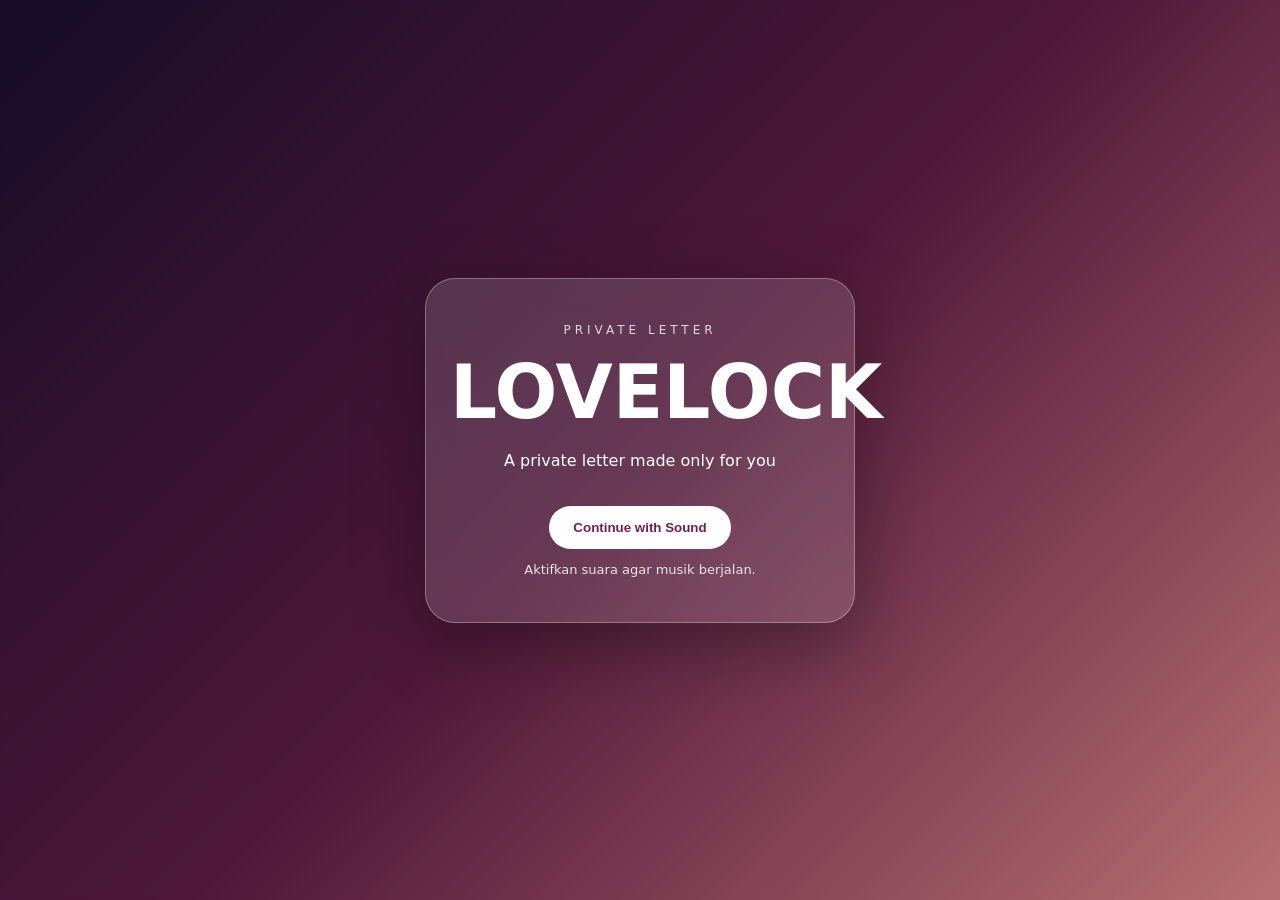
==== index.html @ 986dfd0a "Add files via upload" ====
<!DOCTYPE html>
<html lang="id">
<head>
  <meta charset="UTF-8" />
  <meta name="viewport" content="width=device-width, initial-scale=1.0" />
  <title>LoveLock Letter</title>
  <link rel="stylesheet" href="style.css" />
</head>
<body>
  <main id="app">
    <section id="startScreen" class="screen active">
      <div class="glass-card hero">
        <p class="eyebrow">private letter</p>
        <h1 id="coverTitle">LoveLock</h1>
        <p id="coverSubtitle">A little letter for you</p>
        <button id="startBtn" class="primary-btn">Continue with Sound</button>
        <p class="hint">Aktifkan suara agar musik berjalan.</p>
      </div>
    </section>

    <section id="lockScreen" class="screen">
      <div class="glass-card lock-card">
        <div class="lock-icon">🔒</div>
        <h2>Enter the Heart Code</h2>
        <p>Masukkan PIN 4 digit untuk membuka surat.</p>
        <div class="pin-row" id="pinDisplay">
          <span>0</span><span>0</span><span>0</span><span>0</span>
        </div>
        <div class="keypad">
          <button>1</button><button>2</button><button>3</button>
          <button>4</button><button>5</button><button>6</button>
          <button>7</button><button>8</button><button>9</button>
          <button id="clearPin">C</button><button>0</button><button id="enterPin">✓</button>
        </div>
        <p id="pinMessage" class="pin-message"></p>
      </div>
    </section>

    <section id="letterScreen" class="screen">
      <div class="letter-wrap">
        <article class="paper">
          <p class="eyebrow">unlocked</p>
          <h2 id="letterTitle">Dear You</h2>
          <div id="letterText" class="letter-text"></div>
          <p id="letterSign" class="sign">With love</p>
          <button id="nextBtn" class="primary-btn">Next Memories</button>
        </article>
      </div>
    </section>

    <section id="galleryScreen" class="screen">
      <div class="gallery-head">
        <p class="eyebrow">memories</p>
        <h2>Photo Collage</h2>
        <p>Tap foto untuk memperbesar.</p>
      </div>
      <div id="gallery" class="gallery"></div>
      <button id="backLetter" class="secondary-btn">Back to Letter</button>
    </section>
  </main>

  <div id="photoModal" class="modal">
    <button id="closeModal">×</button>
    <img id="modalImg" src="" alt="preview" />
  </div>

  <audio id="bgMusic" loop></audio>
  <script src="config.js"></script>
  <script src="script.js"></script>
</body>
</html>
---- style.css ----
* { box-sizing: border-box; }
body {
  margin: 0;
  min-height: 100vh;
  font-family: 'Segoe UI', system-ui, sans-serif;
  color: white;
  overflow-x: hidden;
  background: #1f1235;
}
body::before {
  content: "";
  position: fixed;
  inset: 0;
  background: var(--custom-bg, linear-gradient(135deg, #1f1235, #6d214f, #ff9a9e));
  background-size: cover;
  background-position: center;
  z-index: -2;
}
body::after {
  content: "";
  position: fixed;
  inset: 0;
  background: rgba(0,0,0,.28);
  backdrop-filter: blur(2px);
  z-index: -1;
}
.screen {
  min-height: 100vh;
  display: none;
  align-items: center;
  justify-content: center;
  padding: 24px;
  animation: fade .6s ease;
}
.screen.active { display: flex; }
@keyframes fade { from { opacity: 0; transform: translateY(15px); } to { opacity: 1; transform: translateY(0); } }
.glass-card {
  width: min(92vw, 430px);
  padding: 32px 24px;
  border: 1px solid rgba(255,255,255,.3);
  border-radius: 30px;
  background: rgba(255,255,255,.14);
  box-shadow: 0 20px 70px rgba(0,0,0,.35);
  text-align: center;
  backdrop-filter: blur(16px);
}
.eyebrow {
  text-transform: uppercase;
  letter-spacing: 4px;
  font-size: 12px;
  opacity: .8;
}
h1 { font-size: clamp(42px, 13vw, 74px); margin: 8px 0; }
h2 { margin: 8px 0 10px; font-size: 30px; }
.hint { font-size: 13px; opacity: .85; }
.primary-btn, .secondary-btn {
  border: 0;
  border-radius: 999px;
  padding: 14px 24px;
  margin-top: 20px;
  font-weight: 700;
  cursor: pointer;
  transition: .25s;
}
.primary-btn { color: #7b1b4d; background: white; }
.secondary-btn { color: white; background: rgba(255,255,255,.2); border: 1px solid rgba(255,255,255,.35); }
.primary-btn:hover, .secondary-btn:hover { transform: translateY(-3px) scale(1.03); }
.lock-icon { font-size: 56px; filter: drop-shadow(0 8px 14px rgba(0,0,0,.3)); }
.pin-row {
  display: flex;
  justify-content: center;
  gap: 10px;
  margin: 24px 0;
}
.pin-row span {
  width: 48px;
  height: 58px;
  display: grid;
  place-items: center;
  border-radius: 16px;
  background: rgba(255,255,255,.22);
  font-size: 26px;
  font-weight: 800;
}
.keypad {
  display: grid;
  grid-template-columns: repeat(3, 1fr);
  gap: 10px;
}
.keypad button {
  height: 52px;
  border: 0;
  border-radius: 16px;
  background: rgba(255,255,255,.22);
  color: white;
  font-size: 20px;
  font-weight: 800;
  cursor: pointer;
}
.pin-message { min-height: 22px; font-weight: 700; color: #ffe2ec; }
.letter-wrap { width: min(92vw, 680px); }
.paper {
  color: #51304b;
  background: #fff8fb;
  border-radius: 28px;
  padding: 34px 26px;
  box-shadow: 0 24px 90px rgba(0,0,0,.38);
  position: relative;
}
.paper::before {
  content: "💌";
  position: absolute;
  right: 24px;
  top: -24px;
  font-size: 48px;
}
.paper .eyebrow { color: #a14a78; }
.letter-text { font-size: 18px; line-height: 1.8; white-space: pre-line; }
.sign { font-family: cursive; font-size: 24px; margin-top: 30px; }
.galleryScreen { align-items: flex-start; }
.gallery-head { text-align: center; margin-bottom: 20px; }
#galleryScreen { flex-direction: column; }
.gallery {
  width: min(1100px, 96vw);
  display: grid;
  grid-template-columns: repeat(auto-fit, minmax(140px, 1fr));
  gap: 18px;
}
.polaroid {
  background: white;
  color: #333;
  padding: 10px 10px 34px;
  border-radius: 8px;
  box-shadow: 0 15px 45px rgba(0,0,0,.35);
  cursor: pointer;
  transition: .25s;
  transform: rotate(var(--rot));
}
.polaroid:hover { transform: rotate(0deg) scale(1.06); }
.polaroid img {
  width: 100%;
  aspect-ratio: 1 / 1.15;
  object-fit: cover;
  display: block;
  border-radius: 4px;
  background: #eee;
}
.modal {
  position: fixed;
  inset: 0;
  background: rgba(0,0,0,.82);
  display: none;
  align-items: center;
  justify-content: center;
  padding: 20px;
  z-index: 99;
}
.modal.active { display: flex; }
.modal img {
  max-width: 92vw;
  max-height: 82vh;
  border-radius: 20px;
  box-shadow: 0 20px 80px rgba(0,0,0,.6);
}
#closeModal {
  position: fixed;
  right: 22px;
  top: 18px;
  border: 0;
  width: 44px;
  height: 44px;
  border-radius: 50%;
  font-size: 30px;
  cursor: pointer;
}
@media (max-width: 480px) {
  .glass-card { padding: 28px 18px; }
  .pin-row span { width: 42px; height: 52px; }
  .paper { padding: 30px 20px; }
}
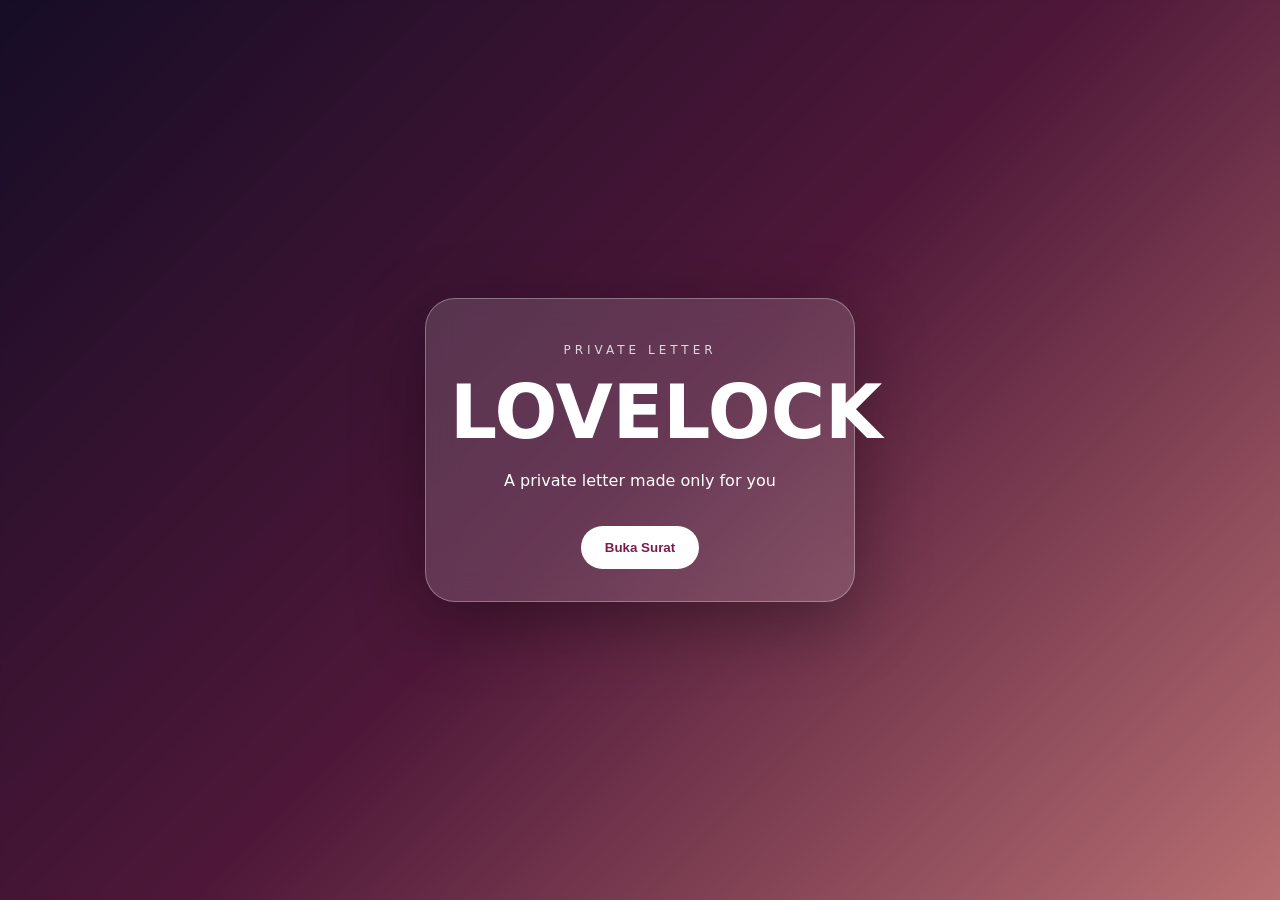
==== commit 80f73d81: "Add files via upload" ====
--- a/index.html
+++ b/index.html
@@ -13,19 +13,23 @@
         <p class="eyebrow">private letter</p>
         <h1 id="coverTitle">LoveLock</h1>
         <p id="coverSubtitle">A little letter for you</p>
-        <button id="startBtn" class="primary-btn">Continue with Sound</button>
-        <p class="hint">Aktifkan suara agar musik berjalan.</p>
+        <button id="startBtn" class="primary-btn">Buka Surat</button>
       </div>
     </section>
 
     <section id="lockScreen" class="screen">
       <div class="glass-card lock-card">
-        <div class="lock-icon">🔒</div>
+        <div class="lock-shape">
+          <div class="lock-shackle"></div>
+          <div class="lock-body">
+            <div class="lock-keyhole">♥</div>
+            <div class="pin-row" id="pinDisplay">
+              <span>0</span><span>0</span><span>0</span><span>0</span>
+            </div>
+          </div>
+        </div>
         <h2>Enter the Heart Code</h2>
         <p>Masukkan PIN 4 digit untuk membuka surat.</p>
-        <div class="pin-row" id="pinDisplay">
-          <span>0</span><span>0</span><span>0</span><span>0</span>
-        </div>
         <div class="keypad">
           <button>1</button><button>2</button><button>3</button>
           <button>4</button><button>5</button><button>6</button>
@@ -42,8 +46,12 @@
           <p class="eyebrow">unlocked</p>
           <h2 id="letterTitle">Dear You</h2>
           <div id="letterText" class="letter-text"></div>
+          <span id="typingCursor" class="typing-cursor">|</span>
           <p id="letterSign" class="sign">With love</p>
-          <button id="nextBtn" class="primary-btn">Next Memories</button>
+          <div class="letter-actions">
+            <button id="skipTyping" class="secondary-light-btn">Skip</button>
+            <button id="nextBtn" class="primary-btn">Next Memories</button>
+          </div>
         </article>
       </div>
     </section>
--- a/style.css
+++ b/style.css
@@ -52,8 +52,7 @@
 }
 h1 { font-size: clamp(42px, 13vw, 74px); margin: 8px 0; }
 h2 { margin: 8px 0 10px; font-size: 30px; }
-.hint { font-size: 13px; opacity: .85; }
-.primary-btn, .secondary-btn {
+.primary-btn, .secondary-btn, .secondary-light-btn {
   border: 0;
   border-radius: 999px;
   padding: 14px 24px;
@@ -64,23 +63,60 @@
 }
 .primary-btn { color: #7b1b4d; background: white; }
 .secondary-btn { color: white; background: rgba(255,255,255,.2); border: 1px solid rgba(255,255,255,.35); }
-.primary-btn:hover, .secondary-btn:hover { transform: translateY(-3px) scale(1.03); }
-.lock-icon { font-size: 56px; filter: drop-shadow(0 8px 14px rgba(0,0,0,.3)); }
+.secondary-light-btn { color: #7b1b4d; background: transparent; border: 1px solid rgba(123,27,77,.25); }
+.primary-btn:hover, .secondary-btn:hover, .secondary-light-btn:hover { transform: translateY(-3px) scale(1.03); }
+.lock-shape {
+  width: 190px;
+  margin: 4px auto 20px;
+  position: relative;
+  padding-top: 58px;
+  filter: drop-shadow(0 16px 24px rgba(0,0,0,.35));
+}
+.lock-shackle {
+  width: 108px;
+  height: 92px;
+  border: 16px solid rgba(255,255,255,.82);
+  border-bottom: 0;
+  border-radius: 58px 58px 0 0;
+  position: absolute;
+  top: 0;
+  left: 50%;
+  transform: translateX(-50%);
+}
+.lock-body {
+  min-height: 140px;
+  border-radius: 34px;
+  padding: 28px 16px 18px;
+  background: linear-gradient(145deg, rgba(255,255,255,.9), rgba(255,255,255,.34));
+  border: 1px solid rgba(255,255,255,.8);
+}
+.lock-keyhole {
+  width: 40px;
+  height: 40px;
+  margin: 0 auto 14px;
+  display: grid;
+  place-items: center;
+  border-radius: 50%;
+  background: rgba(123,27,77,.86);
+  color: white;
+  font-size: 18px;
+}
 .pin-row {
   display: flex;
   justify-content: center;
   gap: 10px;
-  margin: 24px 0;
+  margin: 10px 0 0;
 }
 .pin-row span {
-  width: 48px;
-  height: 58px;
+  width: 34px;
+  height: 44px;
   display: grid;
   place-items: center;
-  border-radius: 16px;
-  background: rgba(255,255,255,.22);
-  font-size: 26px;
-  font-weight: 800;
+  border-radius: 12px;
+  background: rgba(123,27,77,.18);
+  color: #7b1b4d;
+  font-size: 22px;
+  font-weight: 900;
 }
 .keypad {
   display: grid;
@@ -115,7 +151,11 @@
   font-size: 48px;
 }
 .paper .eyebrow { color: #a14a78; }
-.letter-text { font-size: 18px; line-height: 1.8; white-space: pre-line; }
+.letter-text { font-size: 18px; line-height: 1.8; white-space: pre-line; min-height: 180px; }
+.typing-cursor { color: #a14a78; font-weight: 800; animation: blink .8s infinite; }
+@keyframes blink { 0%, 45% { opacity: 1; } 46%, 100% { opacity: 0; } }
+.letter-actions { display: flex; gap: 10px; flex-wrap: wrap; align-items: center; margin-top: 20px; }
+.letter-actions .primary-btn, .letter-actions .secondary-light-btn { margin-top: 0; }
 .sign { font-family: cursive; font-size: 24px; margin-top: 30px; }
 .galleryScreen { align-items: flex-start; }
 .gallery-head { text-align: center; margin-bottom: 20px; }
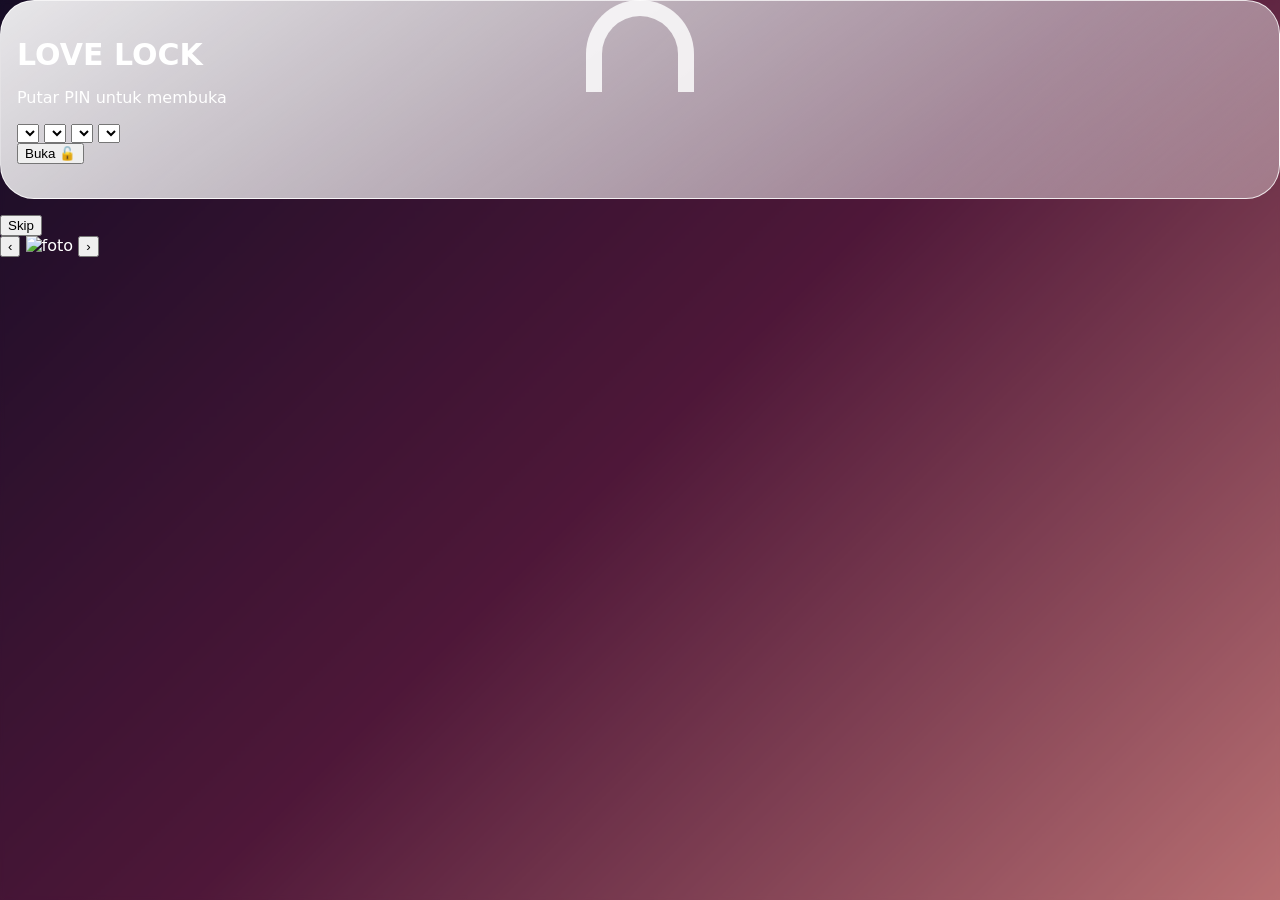
==== commit d25972a8: "Update index.html" ====
--- a/index.html
+++ b/index.html
@@ -3,76 +3,50 @@
 <head>
   <meta charset="UTF-8" />
   <meta name="viewport" content="width=device-width, initial-scale=1.0" />
-  <title>LoveLock Letter</title>
+  <title>Love Lock</title>
   <link rel="stylesheet" href="style.css" />
 </head>
 <body>
-  <main id="app">
-    <section id="startScreen" class="screen active">
-      <div class="glass-card hero">
-        <p class="eyebrow">private letter</p>
-        <h1 id="coverTitle">LoveLock</h1>
-        <p id="coverSubtitle">A little letter for you</p>
-        <button id="startBtn" class="primary-btn">Buka Surat</button>
+
+  <audio id="bgMusic" loop>
+    <source src="assets/music/music.mp3" type="audio/mpeg" />
+  </audio>
+
+  <section class="lock-screen" id="lockScreen">
+    <div class="lock">
+      <div class="lock-shackle"></div>
+
+      <div class="lock-body">
+        <h2>LOVE LOCK</h2>
+        <p>Putar PIN untuk membuka</p>
+
+        <div class="pin-scroll">
+          <select id="pin1"></select>
+          <select id="pin2"></select>
+          <select id="pin3"></select>
+          <select id="pin4"></select>
+        </div>
+
+        <button id="unlockBtn">Buka 🔓</button>
+        <p id="wrongText"></p>
       </div>
+    </div>
+  </section>
+
+  <main class="main-content" id="mainContent">
+    <section class="letter-box">
+      <h1 id="letterTitle"></h1>
+      <p id="letterText"></p>
+      <button id="skipBtn">Skip</button>
     </section>
 
-    <section id="lockScreen" class="screen">
-      <div class="glass-card lock-card">
-        <div class="lock-shape">
-          <div class="lock-shackle"></div>
-          <div class="lock-body">
-            <div class="lock-keyhole">♥</div>
-            <div class="pin-row" id="pinDisplay">
-              <span>0</span><span>0</span><span>0</span><span>0</span>
-            </div>
-          </div>
-        </div>
-        <h2>Enter the Heart Code</h2>
-        <p>Masukkan PIN 4 digit untuk membuka surat.</p>
-        <div class="keypad">
-          <button>1</button><button>2</button><button>3</button>
-          <button>4</button><button>5</button><button>6</button>
-          <button>7</button><button>8</button><button>9</button>
-          <button id="clearPin">C</button><button>0</button><button id="enterPin">✓</button>
-        </div>
-        <p id="pinMessage" class="pin-message"></p>
-      </div>
-    </section>
-
-    <section id="letterScreen" class="screen">
-      <div class="letter-wrap">
-        <article class="paper">
-          <p class="eyebrow">unlocked</p>
-          <h2 id="letterTitle">Dear You</h2>
-          <div id="letterText" class="letter-text"></div>
-          <span id="typingCursor" class="typing-cursor">|</span>
-          <p id="letterSign" class="sign">With love</p>
-          <div class="letter-actions">
-            <button id="skipTyping" class="secondary-light-btn">Skip</button>
-            <button id="nextBtn" class="primary-btn">Next Memories</button>
-          </div>
-        </article>
-      </div>
-    </section>
-
-    <section id="galleryScreen" class="screen">
-      <div class="gallery-head">
-        <p class="eyebrow">memories</p>
-        <h2>Photo Collage</h2>
-        <p>Tap foto untuk memperbesar.</p>
-      </div>
-      <div id="gallery" class="gallery"></div>
-      <button id="backLetter" class="secondary-btn">Back to Letter</button>
+    <section class="photo-slider">
+      <button class="slide-btn" id="prevBtn">‹</button>
+      <img id="slidePhoto" src="" alt="foto" />
+      <button class="slide-btn" id="nextBtn">›</button>
     </section>
   </main>
 
-  <div id="photoModal" class="modal">
-    <button id="closeModal">×</button>
-    <img id="modalImg" src="" alt="preview" />
-  </div>
-
-  <audio id="bgMusic" loop></audio>
   <script src="config.js"></script>
   <script src="script.js"></script>
 </body>
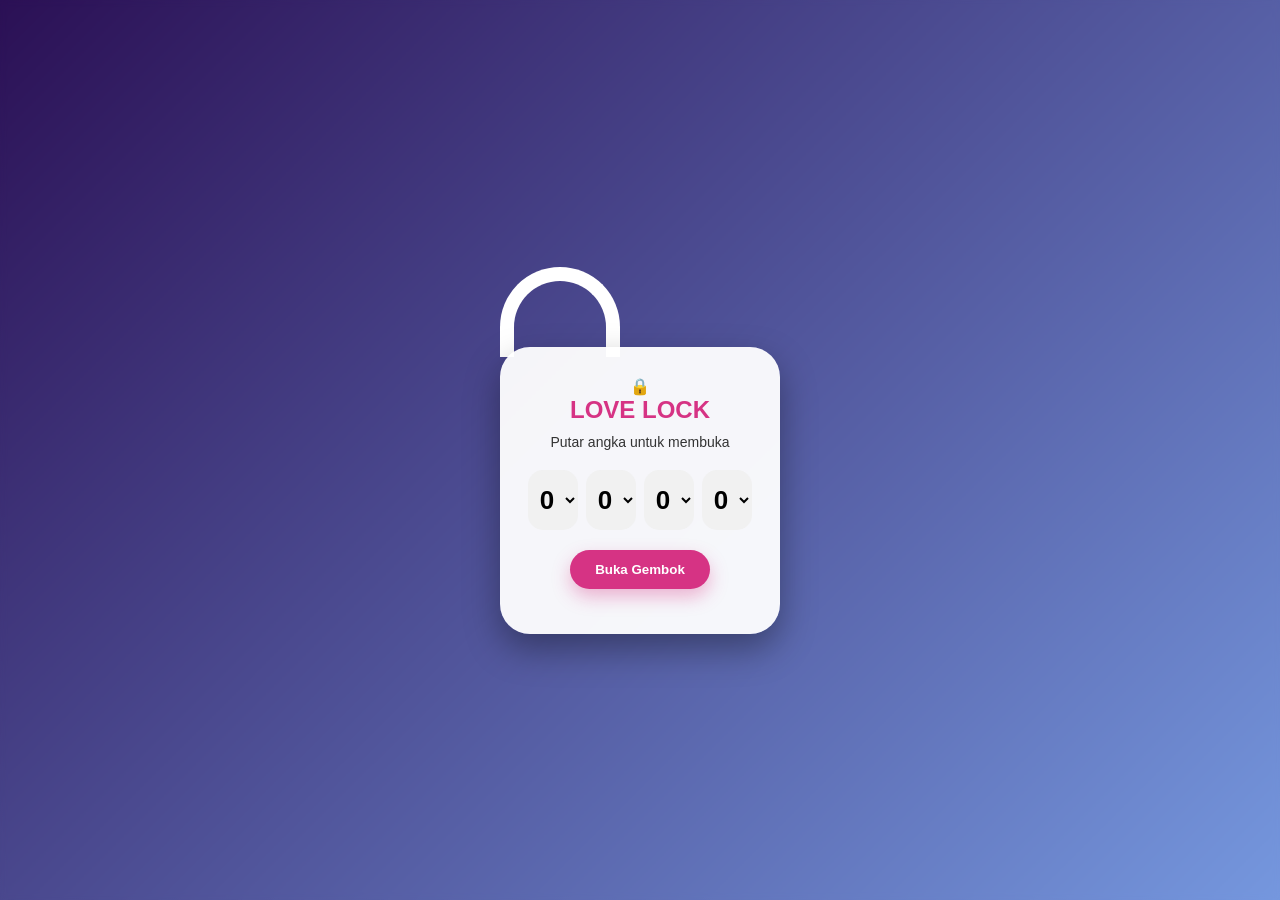
==== commit a74d6756: "Update index.html" ====
--- a/index.html
+++ b/index.html
@@ -8,17 +8,16 @@
 </head>
 <body>
 
-  <audio id="bgMusic" loop>
-    <source src="assets/music/music.mp3" type="audio/mpeg" />
-  </audio>
+  <audio id="bgMusic" loop></audio>
 
   <section class="lock-screen" id="lockScreen">
-    <div class="lock">
+    <div class="lock-wrapper">
       <div class="lock-shackle"></div>
 
       <div class="lock-body">
+        <div class="lock-icon">🔒</div>
         <h2>LOVE LOCK</h2>
-        <p>Putar PIN untuk membuka</p>
+        <p>Putar angka untuk membuka</p>
 
         <div class="pin-scroll">
           <select id="pin1"></select>
@@ -27,7 +26,7 @@
           <select id="pin4"></select>
         </div>
 
-        <button id="unlockBtn">Buka 🔓</button>
+        <button id="unlockBtn">Buka Gembok</button>
         <p id="wrongText"></p>
       </div>
     </div>
@@ -40,9 +39,13 @@
       <button id="skipBtn">Skip</button>
     </section>
 
-    <section class="photo-slider">
+    <section class="photo-box">
       <button class="slide-btn" id="prevBtn">‹</button>
-      <img id="slidePhoto" src="" alt="foto" />
+
+      <div class="photo-frame">
+        <img id="slidePhoto" src="" alt="foto" />
+      </div>
+
       <button class="slide-btn" id="nextBtn">›</button>
     </section>
   </main>
--- a/style.css
+++ b/style.css
@@ -1,220 +1,179 @@
-* { box-sizing: border-box; }
+* {
+  margin: 0;
+  padding: 0;
+  box-sizing: border-box;
+}
+
 body {
-  margin: 0;
   min-height: 100vh;
-  font-family: 'Segoe UI', system-ui, sans-serif;
+  font-family: Arial, sans-serif;
+  background: var(--bg-image), linear-gradient(135deg, #2b1055, #7597de);
+  background-size: cover;
+  background-position: center;
   color: white;
   overflow-x: hidden;
-  background: #1f1235;
 }
-body::before {
-  content: "";
-  position: fixed;
-  inset: 0;
-  background: var(--custom-bg, linear-gradient(135deg, #1f1235, #6d214f, #ff9a9e));
-  background-size: cover;
-  background-position: center;
-  z-index: -2;
-}
-body::after {
-  content: "";
-  position: fixed;
-  inset: 0;
-  background: rgba(0,0,0,.28);
-  backdrop-filter: blur(2px);
-  z-index: -1;
-}
-.screen {
+
+.lock-screen {
   min-height: 100vh;
-  display: none;
-  align-items: center;
-  justify-content: center;
-  padding: 24px;
-  animation: fade .6s ease;
-}
-.screen.active { display: flex; }
-@keyframes fade { from { opacity: 0; transform: translateY(15px); } to { opacity: 1; transform: translateY(0); } }
-.glass-card {
-  width: min(92vw, 430px);
-  padding: 32px 24px;
-  border: 1px solid rgba(255,255,255,.3);
-  border-radius: 30px;
-  background: rgba(255,255,255,.14);
-  box-shadow: 0 20px 70px rgba(0,0,0,.35);
-  text-align: center;
-  backdrop-filter: blur(16px);
-}
-.eyebrow {
-  text-transform: uppercase;
-  letter-spacing: 4px;
-  font-size: 12px;
-  opacity: .8;
-}
-h1 { font-size: clamp(42px, 13vw, 74px); margin: 8px 0; }
-h2 { margin: 8px 0 10px; font-size: 30px; }
-.primary-btn, .secondary-btn, .secondary-light-btn {
-  border: 0;
-  border-radius: 999px;
-  padding: 14px 24px;
-  margin-top: 20px;
-  font-weight: 700;
-  cursor: pointer;
-  transition: .25s;
-}
-.primary-btn { color: #7b1b4d; background: white; }
-.secondary-btn { color: white; background: rgba(255,255,255,.2); border: 1px solid rgba(255,255,255,.35); }
-.secondary-light-btn { color: #7b1b4d; background: transparent; border: 1px solid rgba(123,27,77,.25); }
-.primary-btn:hover, .secondary-btn:hover, .secondary-light-btn:hover { transform: translateY(-3px) scale(1.03); }
-.lock-shape {
-  width: 190px;
-  margin: 4px auto 20px;
-  position: relative;
-  padding-top: 58px;
-  filter: drop-shadow(0 16px 24px rgba(0,0,0,.35));
-}
-.lock-shackle {
-  width: 108px;
-  height: 92px;
-  border: 16px solid rgba(255,255,255,.82);
-  border-bottom: 0;
-  border-radius: 58px 58px 0 0;
-  position: absolute;
-  top: 0;
-  left: 50%;
-  transform: translateX(-50%);
-}
-.lock-body {
-  min-height: 140px;
-  border-radius: 34px;
-  padding: 28px 16px 18px;
-  background: linear-gradient(145deg, rgba(255,255,255,.9), rgba(255,255,255,.34));
-  border: 1px solid rgba(255,255,255,.8);
-}
-.lock-keyhole {
-  width: 40px;
-  height: 40px;
-  margin: 0 auto 14px;
-  display: grid;
-  place-items: center;
-  border-radius: 50%;
-  background: rgba(123,27,77,.86);
-  color: white;
-  font-size: 18px;
-}
-.pin-row {
   display: flex;
-  justify-content: center;
-  gap: 10px;
-  margin: 10px 0 0;
-}
-.pin-row span {
-  width: 34px;
-  height: 44px;
-  display: grid;
-  place-items: center;
-  border-radius: 12px;
-  background: rgba(123,27,77,.18);
-  color: #7b1b4d;
-  font-size: 22px;
-  font-weight: 900;
-}
-.keypad {
-  display: grid;
-  grid-template-columns: repeat(3, 1fr);
-  gap: 10px;
-}
-.keypad button {
-  height: 52px;
-  border: 0;
-  border-radius: 16px;
-  background: rgba(255,255,255,.22);
-  color: white;
-  font-size: 20px;
-  font-weight: 800;
-  cursor: pointer;
-}
-.pin-message { min-height: 22px; font-weight: 700; color: #ffe2ec; }
-.letter-wrap { width: min(92vw, 680px); }
-.paper {
-  color: #51304b;
-  background: #fff8fb;
-  border-radius: 28px;
-  padding: 34px 26px;
-  box-shadow: 0 24px 90px rgba(0,0,0,.38);
-  position: relative;
-}
-.paper::before {
-  content: "💌";
-  position: absolute;
-  right: 24px;
-  top: -24px;
-  font-size: 48px;
-}
-.paper .eyebrow { color: #a14a78; }
-.letter-text { font-size: 18px; line-height: 1.8; white-space: pre-line; min-height: 180px; }
-.typing-cursor { color: #a14a78; font-weight: 800; animation: blink .8s infinite; }
-@keyframes blink { 0%, 45% { opacity: 1; } 46%, 100% { opacity: 0; } }
-.letter-actions { display: flex; gap: 10px; flex-wrap: wrap; align-items: center; margin-top: 20px; }
-.letter-actions .primary-btn, .letter-actions .secondary-light-btn { margin-top: 0; }
-.sign { font-family: cursive; font-size: 24px; margin-top: 30px; }
-.galleryScreen { align-items: flex-start; }
-.gallery-head { text-align: center; margin-bottom: 20px; }
-#galleryScreen { flex-direction: column; }
-.gallery {
-  width: min(1100px, 96vw);
-  display: grid;
-  grid-template-columns: repeat(auto-fit, minmax(140px, 1fr));
-  gap: 18px;
-}
-.polaroid {
-  background: white;
-  color: #333;
-  padding: 10px 10px 34px;
-  border-radius: 8px;
-  box-shadow: 0 15px 45px rgba(0,0,0,.35);
-  cursor: pointer;
-  transition: .25s;
-  transform: rotate(var(--rot));
-}
-.polaroid:hover { transform: rotate(0deg) scale(1.06); }
-.polaroid img {
-  width: 100%;
-  aspect-ratio: 1 / 1.15;
-  object-fit: cover;
-  display: block;
-  border-radius: 4px;
-  background: #eee;
-}
-.modal {
-  position: fixed;
-  inset: 0;
-  background: rgba(0,0,0,.82);
-  display: none;
   align-items: center;
   justify-content: center;
   padding: 20px;
-  z-index: 99;
+  backdrop-filter: blur(3px);
 }
-.modal.active { display: flex; }
-.modal img {
-  max-width: 92vw;
-  max-height: 82vh;
-  border-radius: 20px;
-  box-shadow: 0 20px 80px rgba(0,0,0,.6);
+
+.lock {
+  display: flex;
+  flex-direction: column;
+  align-items: center;
 }
-#closeModal {
-  position: fixed;
-  right: 22px;
-  top: 18px;
-  border: 0;
-  width: 44px;
-  height: 44px;
+
+.lock-shackle {
+  width: 120px;
+  height: 90px;
+  border: 14px solid white;
+  border-bottom: none;
+  border-radius: 80px 80px 0 0;
+  margin-bottom: -10px;
+  z-index: 1;
+}
+
+.lock-body {
+  width: 280px;
+  min-height: 270px;
+  background: rgba(255, 255, 255, 0.95);
+  color: #333;
+  border-radius: 30px;
+  padding: 30px 20px;
+  text-align: center;
+  box-shadow: 0 15px 35px rgba(0,0,0,0.35);
+}
+
+.lock-body h2 {
+  margin-bottom: 10px;
+  color: #d63384;
+}
+
+.lock-body p {
+  font-size: 14px;
+  margin-bottom: 15px;
+}
+
+.pin-scroll {
+  display: flex;
+  justify-content: center;
+  gap: 8px;
+  margin: 20px 0;
+}
+
+.pin-scroll select {
+  width: 50px;
+  height: 60px;
+  border: none;
+  border-radius: 15px;
+  background: #f1f1f1;
+  font-size: 26px;
+  font-weight: bold;
+  text-align: center;
+  cursor: pointer;
+  outline: none;
+}
+
+#unlockBtn,
+#skipBtn {
+  border: none;
+  padding: 12px 25px;
+  border-radius: 999px;
+  background: #d63384;
+  color: white;
+  font-weight: bold;
+  cursor: pointer;
+  box-shadow: 0 8px 18px rgba(214, 51, 132, 0.35);
+}
+
+#wrongText {
+  margin-top: 12px;
+  color: crimson;
+  font-weight: bold;
+}
+
+.main-content {
+  display: none;
+  min-height: 100vh;
+  padding: 35px 18px;
+  text-align: center;
+  backdrop-filter: blur(2px);
+}
+
+.letter-box {
+  max-width: 650px;
+  margin: 0 auto 30px;
+  padding: 25px;
+  border-radius: 25px;
+  background: rgba(255,255,255,0.18);
+  box-shadow: 0 10px 25px rgba(0,0,0,0.25);
+}
+
+.letter-box h1 {
+  margin-bottom: 15px;
+  font-size: 30px;
+}
+
+.letter-box p {
+  min-height: 120px;
+  white-space: pre-line;
+  line-height: 1.7;
+  font-size: 17px;
+}
+
+#skipBtn {
+  margin-top: 18px;
+  background: white;
+  color: #d63384;
+}
+
+.photo-slider {
+  display: flex;
+  align-items: center;
+  justify-content: center;
+  gap: 15px;
+}
+
+.photo-slider img {
+  width: 270px;
+  height: 350px;
+  object-fit: cover;
+  border-radius: 25px;
+  box-shadow: 0 15px 35px rgba(0,0,0,0.35);
+}
+
+.slide-btn {
+  width: 48px;
+  height: 48px;
+  border: none;
   border-radius: 50%;
-  font-size: 30px;
+  background: white;
+  color: #d63384;
+  font-size: 38px;
+  line-height: 40px;
   cursor: pointer;
+  box-shadow: 0 8px 20px rgba(0,0,0,0.25);
 }
+
 @media (max-width: 480px) {
-  .glass-card { padding: 28px 18px; }
-  .pin-row span { width: 42px; height: 52px; }
-  .paper { padding: 30px 20px; }
+  .photo-slider {
+    gap: 8px;
+  }
+
+  .photo-slider img {
+    width: 220px;
+    height: 300px;
+  }
+
+  .slide-btn {
+    width: 42px;
+    height: 42px;
+    font-size: 32px;
+  }
 }
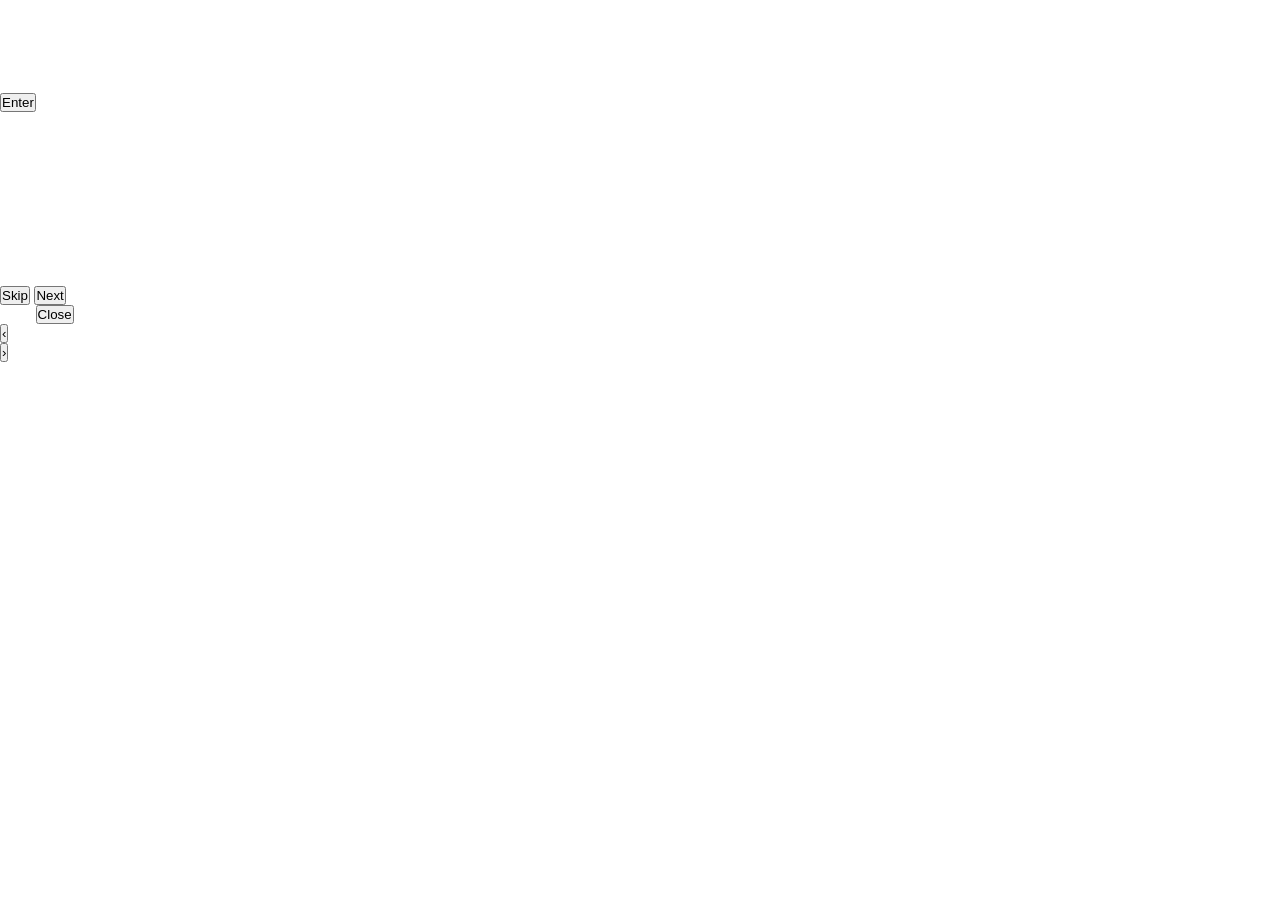
==== commit 5cdd60c6: "Update index.html" ====
--- a/index.html
+++ b/index.html
@@ -7,48 +7,79 @@
   <link rel="stylesheet" href="style.css" />
 </head>
 <body>
+  <div class="bg-blobs"><span class="b1"></span><span class="b2"></span><span class="b3"></span></div>
+  <div id="flyingHearts" class="flying-hearts" aria-hidden="true"></div>
 
-  <audio id="bgMusic" loop></audio>
+  <nav><div id="brandName" class="brand">♡ Love Lock</div></nav>
 
-  <section class="lock-screen" id="lockScreen">
-    <div class="lock-wrapper">
-      <div class="lock-shackle"></div>
+  <main class="wrap center">
+    <p id="badgeText" class="lock-badge">♡ Love Lock</p>
+    <h1 id="mainTitle" class="title">THE PIN IS : 0001</h1>
+    <p id="status" class="status">Atur dial lalu tekan Enter.</p>
 
-      <div class="lock-body">
-        <div class="lock-icon">🔒</div>
-        <h2>LOVE LOCK</h2>
-        <p>Putar angka untuk membuka</p>
-
-        <div class="pin-scroll">
-          <select id="pin1"></select>
-          <select id="pin2"></select>
-          <select id="pin3"></select>
-          <select id="pin4"></select>
+    <section id="lockStage" class="lock-stage">
+      <div id="padlock" class="padlock" aria-label="Gembok hati">
+        <div id="shackle" class="shackle"></div>
+        <div id="heartLock" class="heart-lock">
+          <span class="heart-core"></span>
+          <span class="shine"></span>
+          <span class="keyhole"></span>
         </div>
-
-        <button id="unlockBtn">Buka Gembok</button>
-        <p id="wrongText"></p>
+        <div class="inner">
+          <div class="dials" id="dials"></div>
+          <button id="unlock" class="primary enter">Enter</button>
+        </div>
       </div>
-    </div>
-  </section>
-
-  <main class="main-content" id="mainContent">
-    <section class="letter-box">
-      <h1 id="letterTitle"></h1>
-      <p id="letterText"></p>
-      <button id="skipBtn">Skip</button>
     </section>
 
-    <section class="photo-box">
-      <button class="slide-btn" id="prevBtn">‹</button>
+    <section id="envelopeStage" class="hidden">
+      <p class="kicker">Unlocked</p>
+      <h2 id="envelopeTitle" class="title small-title">Tap the envelope</h2>
+      <div id="envelope" class="envelope" role="button" tabindex="0" aria-label="Buka amplop">
+        <div class="paper-peek"></div>
+        <div class="env-body"></div>
+        <div class="env-top"></div>
+      </div>
+    </section>
 
-      <div class="photo-frame">
-        <img id="slidePhoto" src="" alt="foto" />
-      </div>
-
-      <button class="slide-btn" id="nextBtn">›</button>
+    <section id="collage" class="collage hidden card">
+      <p class="kicker">Memories</p>
+      <h2 id="galleryTitle" class="title gallery-title">Photo Collage</h2>
+      <p id="galleryDesc">Klik foto, lalu geser pakai tombol kanan/kiri tanpa harus back.</p>
+      <div id="photoGrid" class="grid"></div>
     </section>
   </main>
+
+  <div id="paperModal" class="paper-modal hidden">
+    <article class="paper">
+      <p class="date" id="date"></p>
+      <h2 id="letterGreeting">Dear Kamu,</h2>
+      <p id="typed" class="typed"></p>
+      <p>With love,</p>
+      <p id="signature" class="sig">Azka</p>
+      <div class="row">
+        <button id="skip" class="primary">Skip</button>
+        <button id="next" class="primary hidden">Next</button>
+      </div>
+    </article>
+  </div>
+
+  <div id="lightbox" class="lightbox hidden">
+    <div class="lightbox-card">
+      <div class="lightbox-top">
+        <span id="counter" class="counter">1 / 6</span>
+        <button id="closeLightbox" class="close">Close</button>
+      </div>
+      <div class="slide-wrap">
+        <button id="prevPhoto" class="nav-slide prev" aria-label="Foto sebelumnya">‹</button>
+        <div id="bigPhoto" class="big-photo"></div>
+        <button id="nextPhoto" class="nav-slide next" aria-label="Foto berikutnya">›</button>
+      </div>
+      <p id="bigCap" class="caption"></p>
+    </div>
+  </div>
+
+  <footer id="footerText">Made with love.</footer>
 
   <script src="config.js"></script>
   <script src="script.js"></script>
--- a/style.css
+++ b/style.css
@@ -7,7 +7,10 @@
 body {
   min-height: 100vh;
   font-family: Arial, sans-serif;
-  background: var(--bg-image), linear-gradient(135deg, #2b1055, #7597de);
+  background:
+    linear-gradient(rgba(0,0,0,.35), rgba(0,0,0,.45)),
+    var(--bg-image),
+    linear-gradient(135deg, #2b1055, #7597de);
   background-size: cover;
   background-position: center;
   color: white;
@@ -20,79 +23,93 @@
   align-items: center;
   justify-content: center;
   padding: 20px;
-  backdrop-filter: blur(3px);
 }
 
 .lock {
   display: flex;
   flex-direction: column;
   align-items: center;
+  transform: translateY(-10px);
 }
 
 .lock-shackle {
-  width: 120px;
-  height: 90px;
-  border: 14px solid white;
+  width: 115px;
+  height: 85px;
+  border: 12px solid rgba(255,255,255,.95);
   border-bottom: none;
   border-radius: 80px 80px 0 0;
-  margin-bottom: -10px;
-  z-index: 1;
+  margin-bottom: -8px;
+  z-index: 2;
 }
 
 .lock-body {
-  width: 280px;
-  min-height: 270px;
-  background: rgba(255, 255, 255, 0.95);
+  width: 300px;
+  background: rgba(255,255,255,.96);
   color: #333;
-  border-radius: 30px;
-  padding: 30px 20px;
+  border-radius: 32px;
+  padding: 28px 22px 25px;
   text-align: center;
-  box-shadow: 0 15px 35px rgba(0,0,0,0.35);
+  box-shadow: 0 20px 45px rgba(0,0,0,.35);
 }
 
 .lock-body h2 {
-  margin-bottom: 10px;
-  color: #d63384;
+  color: #d63384;
+  font-size: 26px;
+  letter-spacing: 1px;
+  margin-bottom: 8px;
 }
 
 .lock-body p {
   font-size: 14px;
-  margin-bottom: 15px;
+  color: #666;
+  margin-bottom: 14px;
 }
 
 .pin-scroll {
   display: flex;
   justify-content: center;
-  gap: 8px;
-  margin: 20px 0;
+  gap: 9px;
+  margin: 18px 0 20px;
 }
 
 .pin-scroll select {
-  width: 50px;
-  height: 60px;
-  border: none;
-  border-radius: 15px;
-  background: #f1f1f1;
+  width: 52px;
+  height: 62px;
+  border: 2px solid #ffd1e6;
+  border-radius: 16px;
+  background: #fff7fb;
+  color: #d63384;
   font-size: 26px;
   font-weight: bold;
   text-align: center;
+  outline: none;
   cursor: pointer;
-  outline: none;
 }
 
 #unlockBtn,
 #skipBtn {
   border: none;
-  padding: 12px 25px;
   border-radius: 999px;
-  background: #d63384;
-  color: white;
   font-weight: bold;
   cursor: pointer;
-  box-shadow: 0 8px 18px rgba(214, 51, 132, 0.35);
+  transition: .2s;
+}
+
+#unlockBtn {
+  padding: 12px 28px;
+  background: linear-gradient(135deg, #ff5fa2, #d63384);
+  color: white;
+  box-shadow: 0 10px 20px rgba(214,51,132,.35);
+}
+
+#unlockBtn:active,
+#skipBtn:active,
+.slide-btn:active {
+  transform: scale(.95);
 }
 
 #wrongText {
+  height: 18px;
   margin-top: 12px;
   color: crimson;
   font-weight: bold;
@@ -101,79 +118,97 @@
 .main-content {
   display: none;
   min-height: 100vh;
-  padding: 35px 18px;
+  padding: 28px 16px 40px;
   text-align: center;
-  backdrop-filter: blur(2px);
 }
 
 .letter-box {
-  max-width: 650px;
-  margin: 0 auto 30px;
-  padding: 25px;
-  border-radius: 25px;
-  background: rgba(255,255,255,0.18);
-  box-shadow: 0 10px 25px rgba(0,0,0,0.25);
+  width: min(92%, 620px);
+  margin: 0 auto 24px;
+  padding: 24px 20px;
+  border-radius: 28px;
+  background: rgba(255,255,255,.18);
+  border: 1px solid rgba(255,255,255,.25);
+  backdrop-filter: blur(10px);
+  box-shadow: 0 18px 40px rgba(0,0,0,.28);
 }
 
 .letter-box h1 {
-  margin-bottom: 15px;
-  font-size: 30px;
+  font-size: 28px;
+  margin-bottom: 14px;
 }
 
 .letter-box p {
-  min-height: 120px;
+  min-height: 130px;
   white-space: pre-line;
-  line-height: 1.7;
-  font-size: 17px;
+  line-height: 1.75;
+  font-size: 16px;
 }
 
 #skipBtn {
   margin-top: 18px;
+  padding: 10px 24px;
   background: white;
   color: #d63384;
 }
 
 .photo-slider {
-  display: flex;
+  width: min(95%, 430px);
+  margin: 0 auto;
+  display: grid;
+  grid-template-columns: 46px 1fr 46px;
   align-items: center;
-  justify-content: center;
-  gap: 15px;
+  gap: 10px;
 }
 
 .photo-slider img {
-  width: 270px;
-  height: 350px;
+  width: 100%;
+  max-width: 280px;
+  height: 360px;
   object-fit: cover;
-  border-radius: 25px;
-  box-shadow: 0 15px 35px rgba(0,0,0,0.35);
+  border-radius: 28px;
+  border: 4px solid rgba(255,255,255,.7);
+  box-shadow: 0 18px 40px rgba(0,0,0,.35);
+  justify-self: center;
 }
 
 .slide-btn {
-  width: 48px;
-  height: 48px;
+  width: 46px;
+  height: 46px;
   border: none;
   border-radius: 50%;
-  background: white;
-  color: #d63384;
-  font-size: 38px;
+  background: rgba(255,255,255,.95);
+  color: #d63384;
+  font-size: 34px;
   line-height: 40px;
   cursor: pointer;
-  box-shadow: 0 8px 20px rgba(0,0,0,0.25);
+  box-shadow: 0 10px 25px rgba(0,0,0,.25);
 }
 
 @media (max-width: 480px) {
+  .lock-body {
+    width: 285px;
+  }
+
+  .pin-scroll select {
+    width: 48px;
+    height: 58px;
+    font-size: 24px;
+  }
+
   .photo-slider {
-    gap: 8px;
+    grid-template-columns: 40px 1fr 40px;
+    gap: 7px;
   }
 
   .photo-slider img {
-    width: 220px;
-    height: 300px;
+    height: 315px;
+    max-width: 230px;
   }
 
   .slide-btn {
-    width: 42px;
-    height: 42px;
-    font-size: 32px;
-  }
-}
+    width: 40px;
+    height: 40px;
+    font-size: 30px;
+  }
+}
